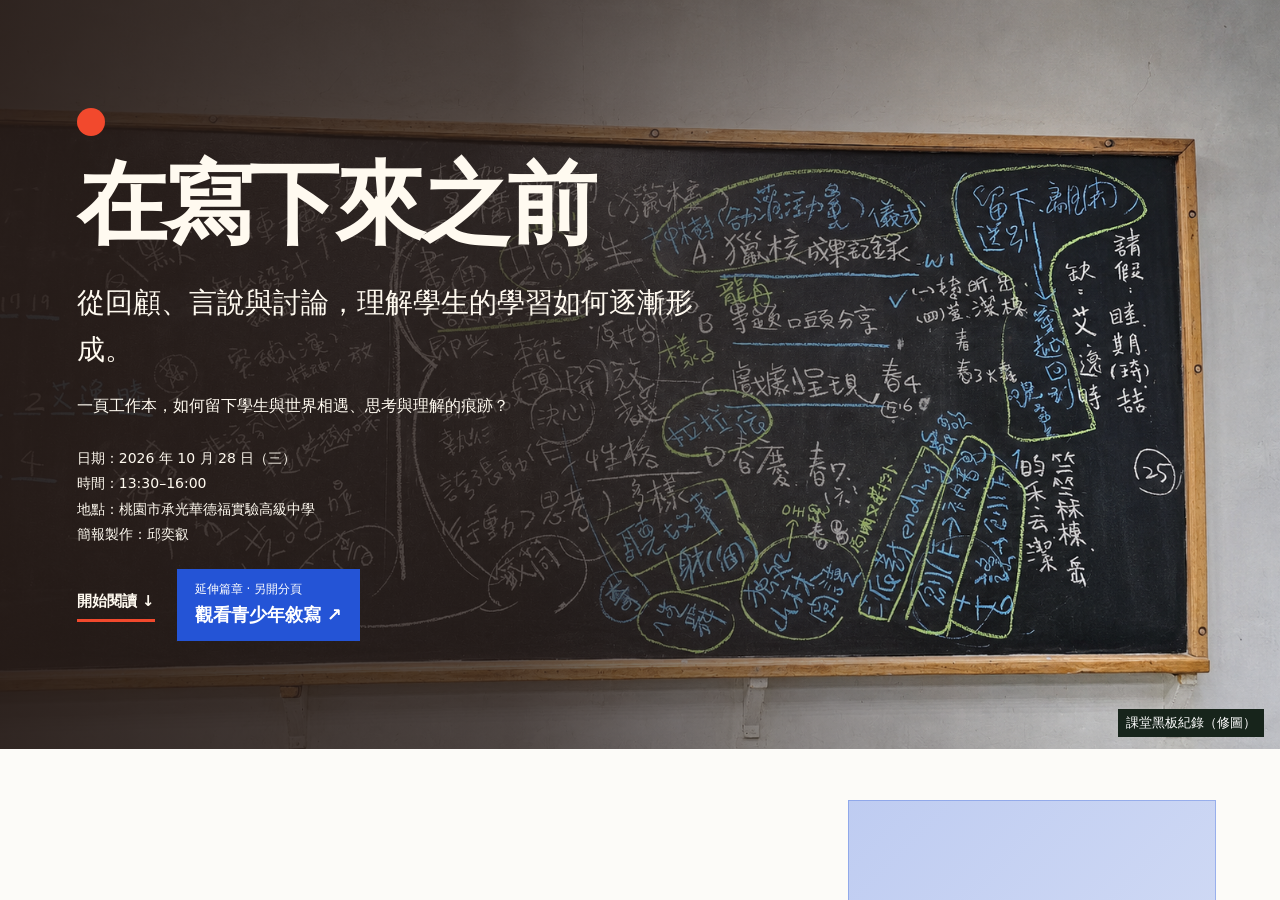
==== index.html @ ece03173 "Publish approved Before Writing website 2026.11.18.1" ====
<!doctype html>
<html lang="zh-Hant"><head><meta charset="utf-8"><meta name="viewport" content="width=device-width, initial-scale=1"><meta http-equiv="refresh" content="0;url=site/before-writing-comparison/f.html"><title>在寫下來之前</title><meta name="release-version" content="2026.11.18.1"><meta name="release-date" content="2026-11-18"></head><body><p><a href="site/before-writing-comparison/f.html">閱讀《在寫下來之前》</a></p></body></html>
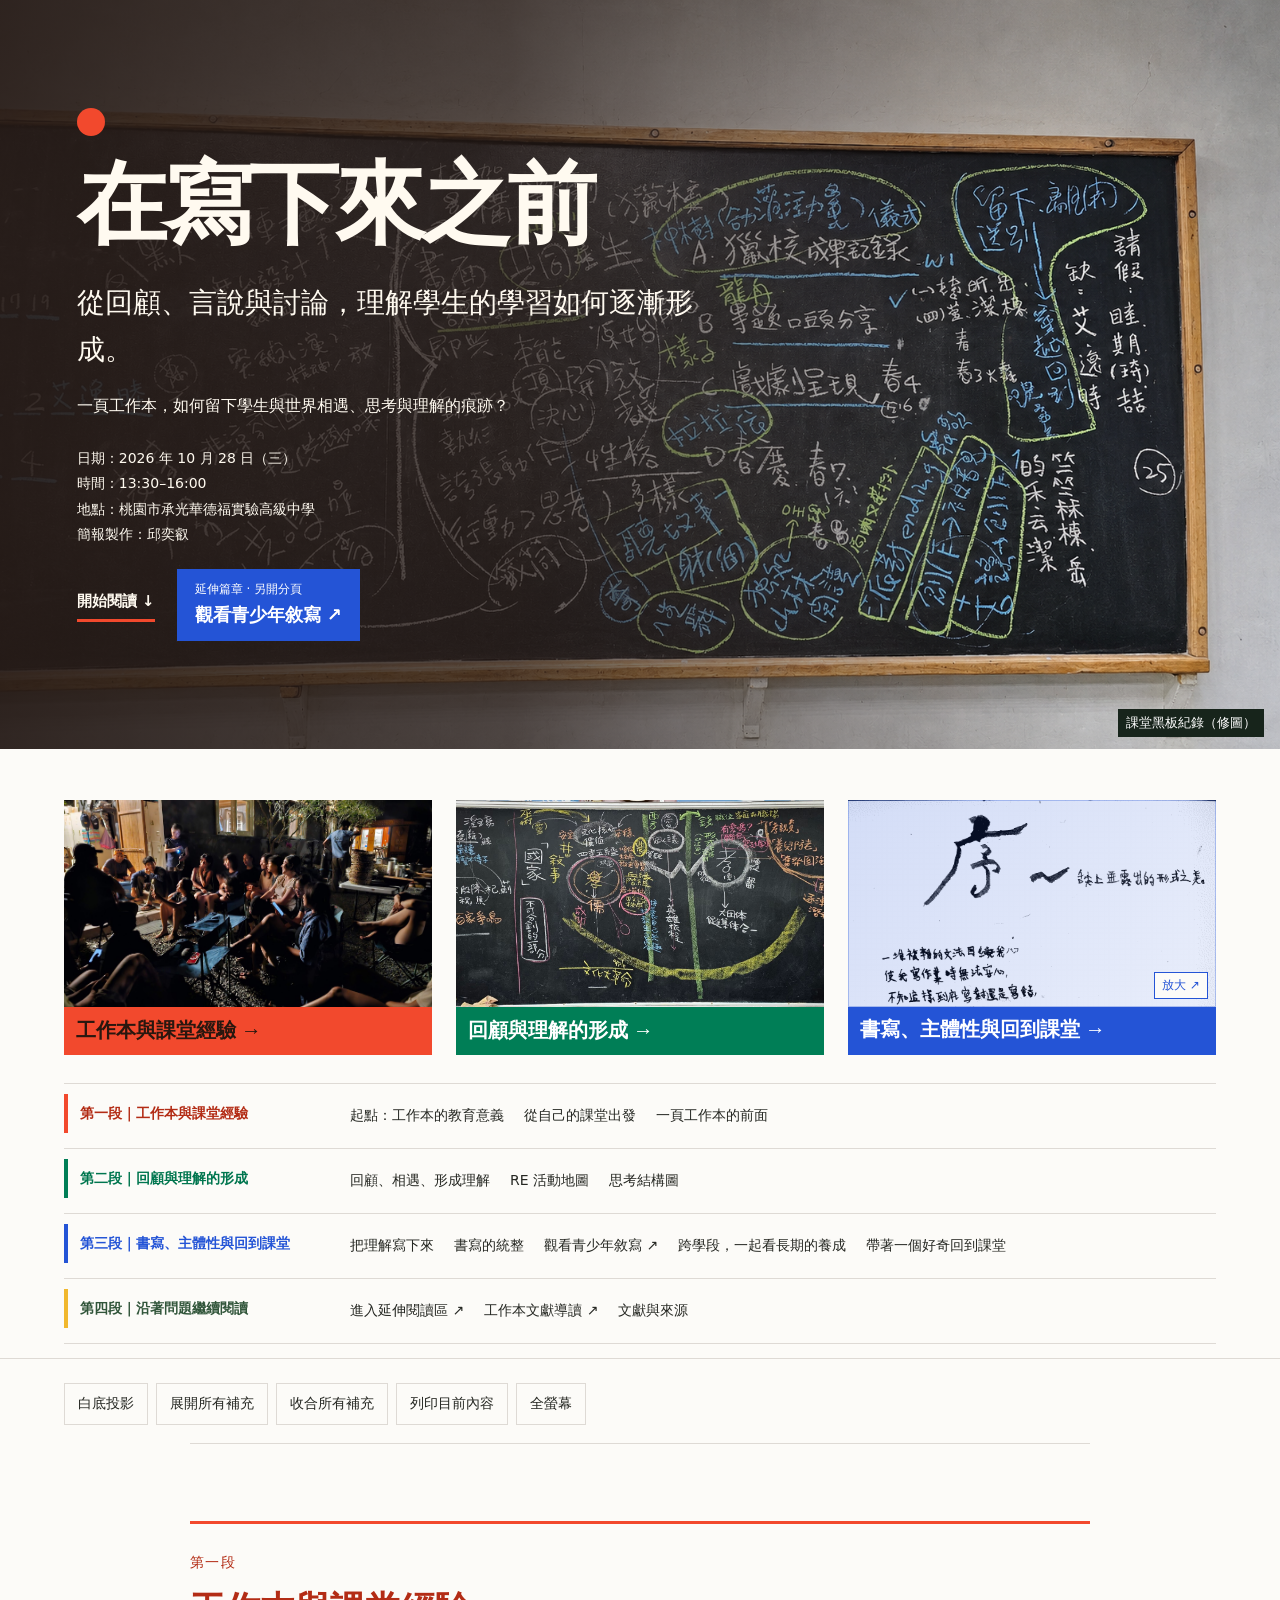
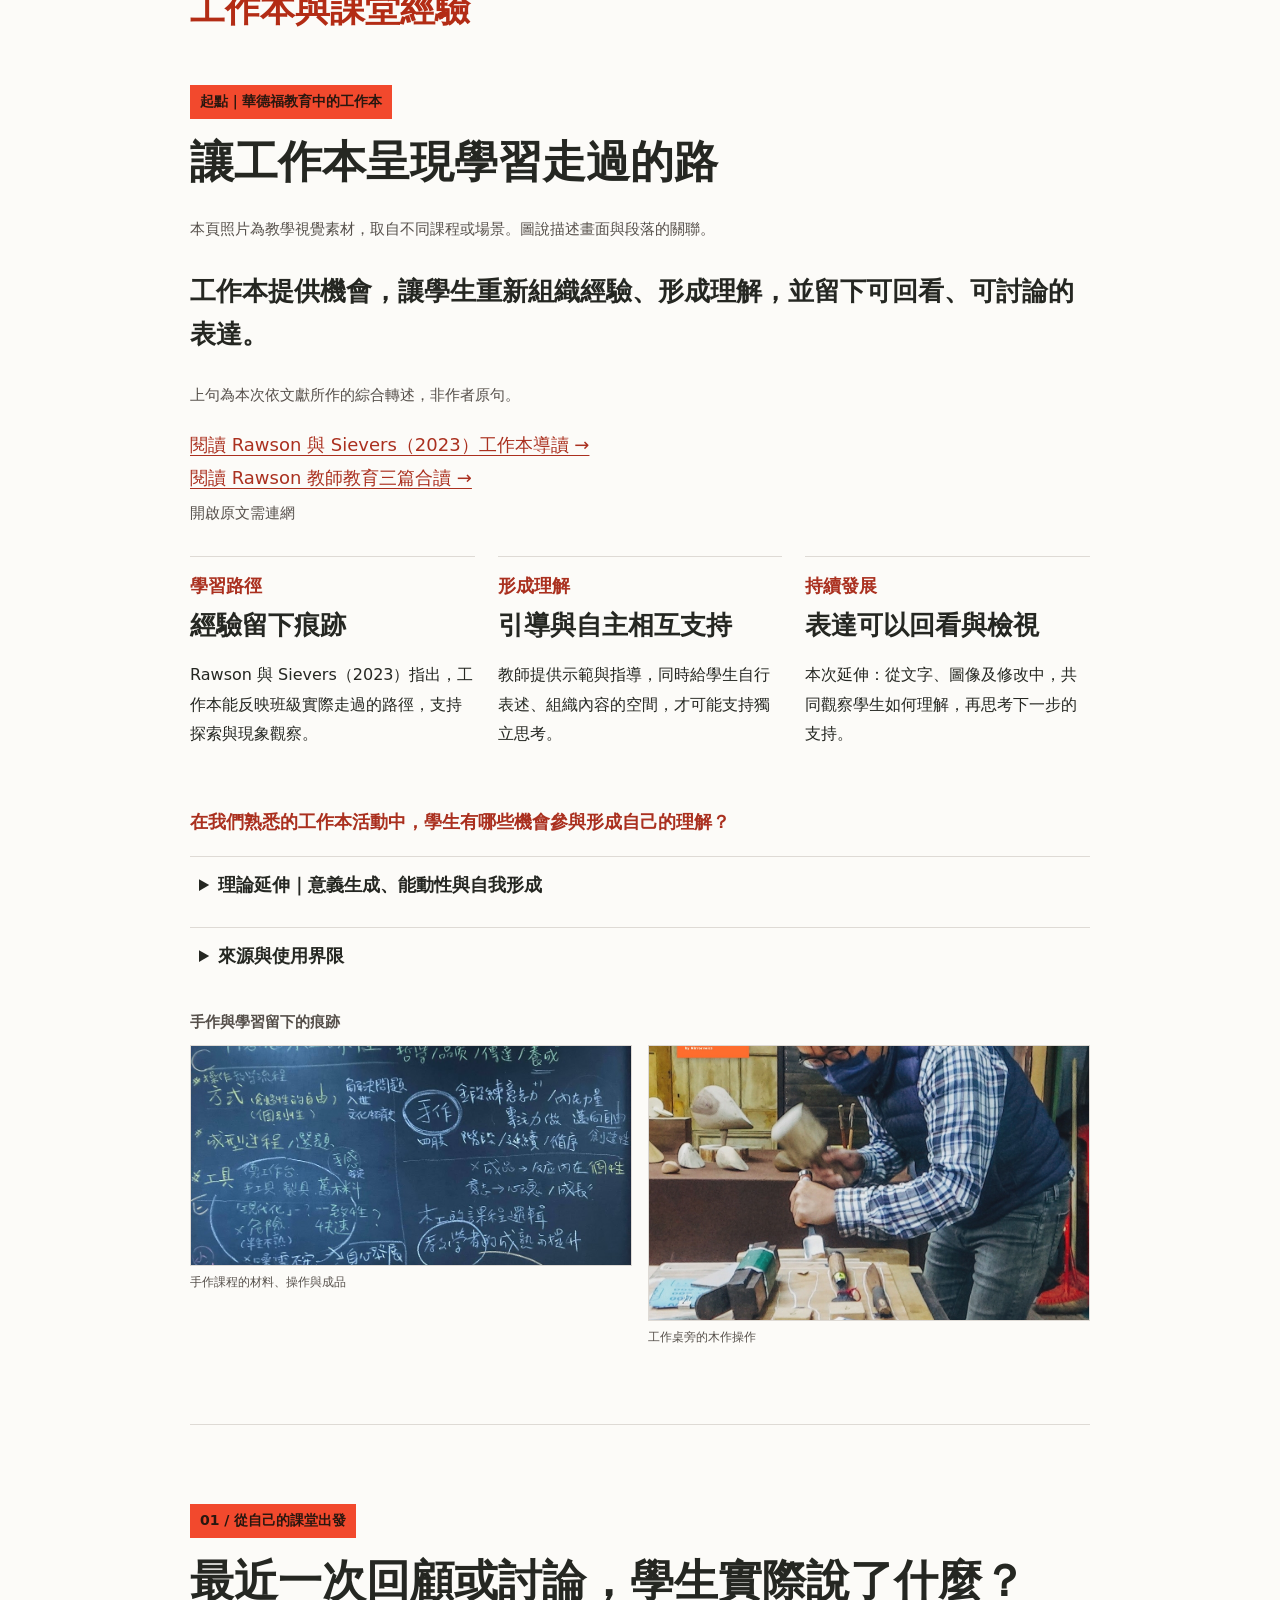
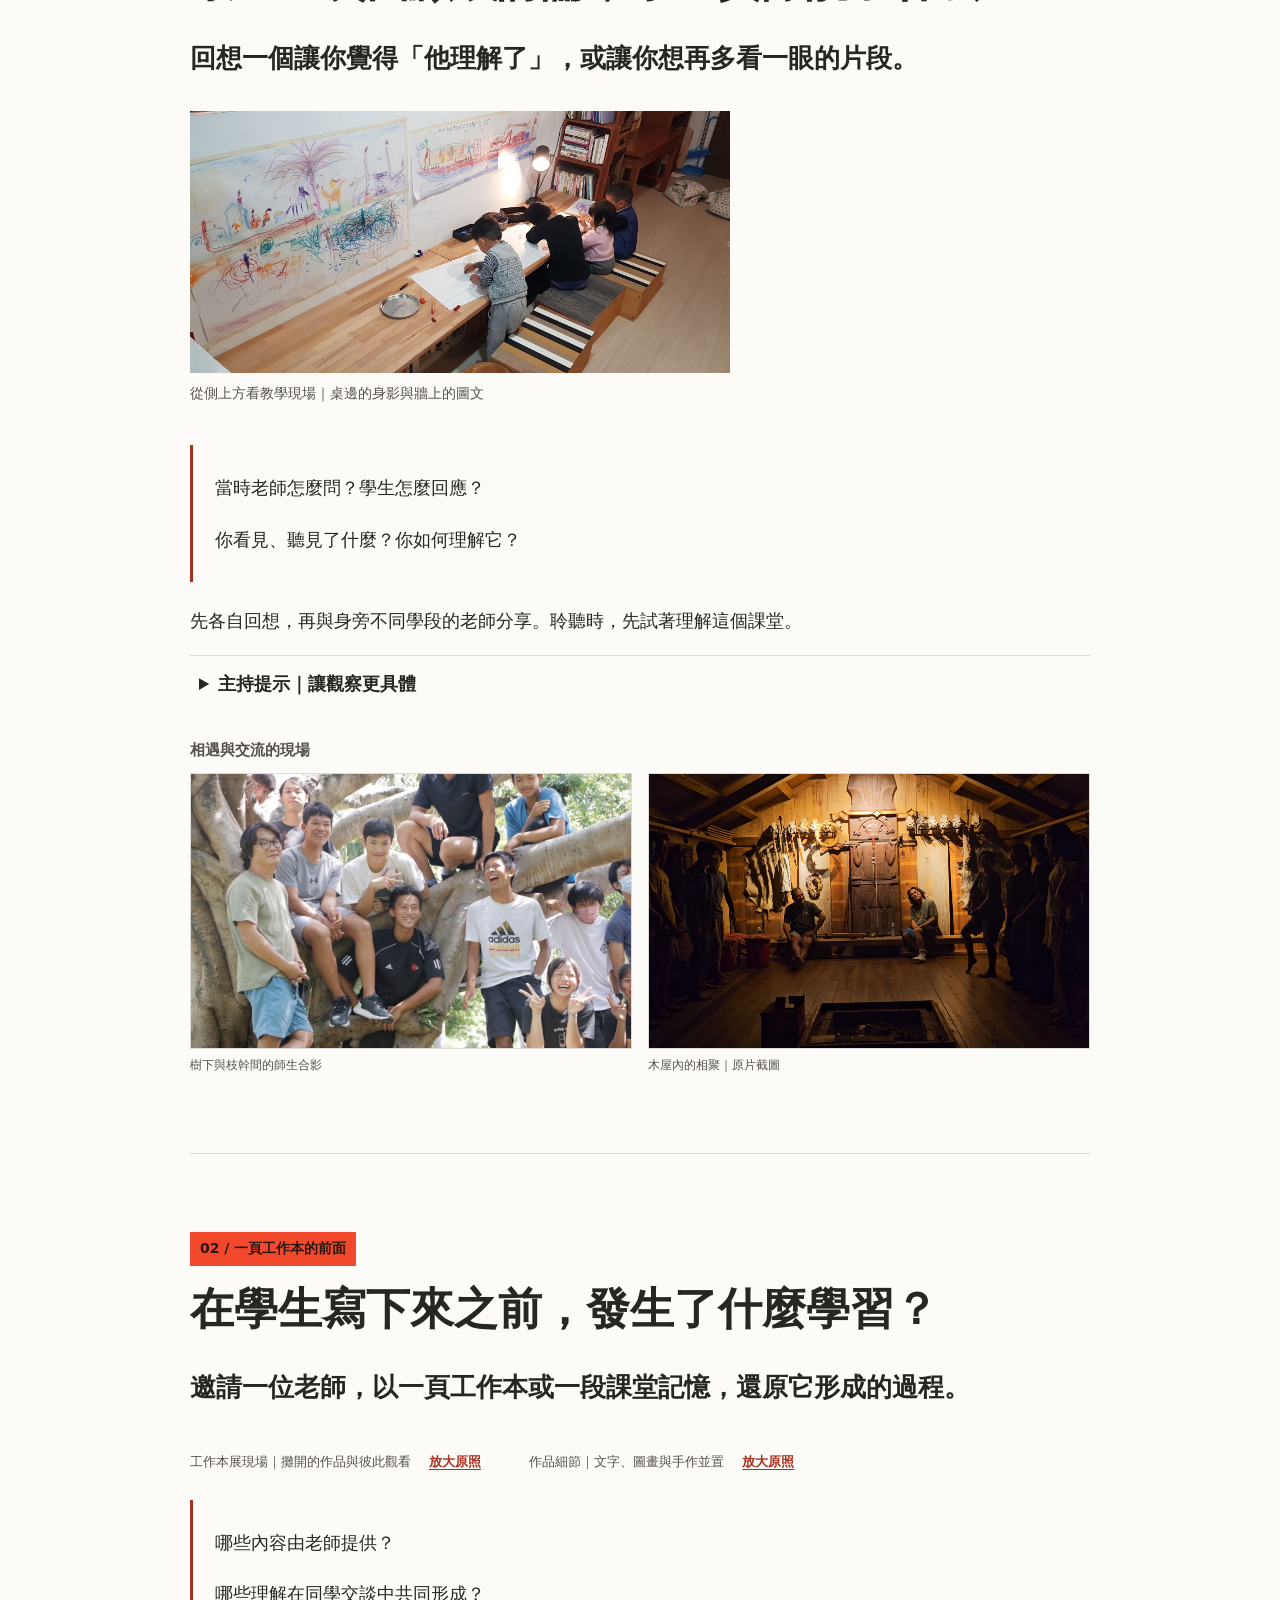
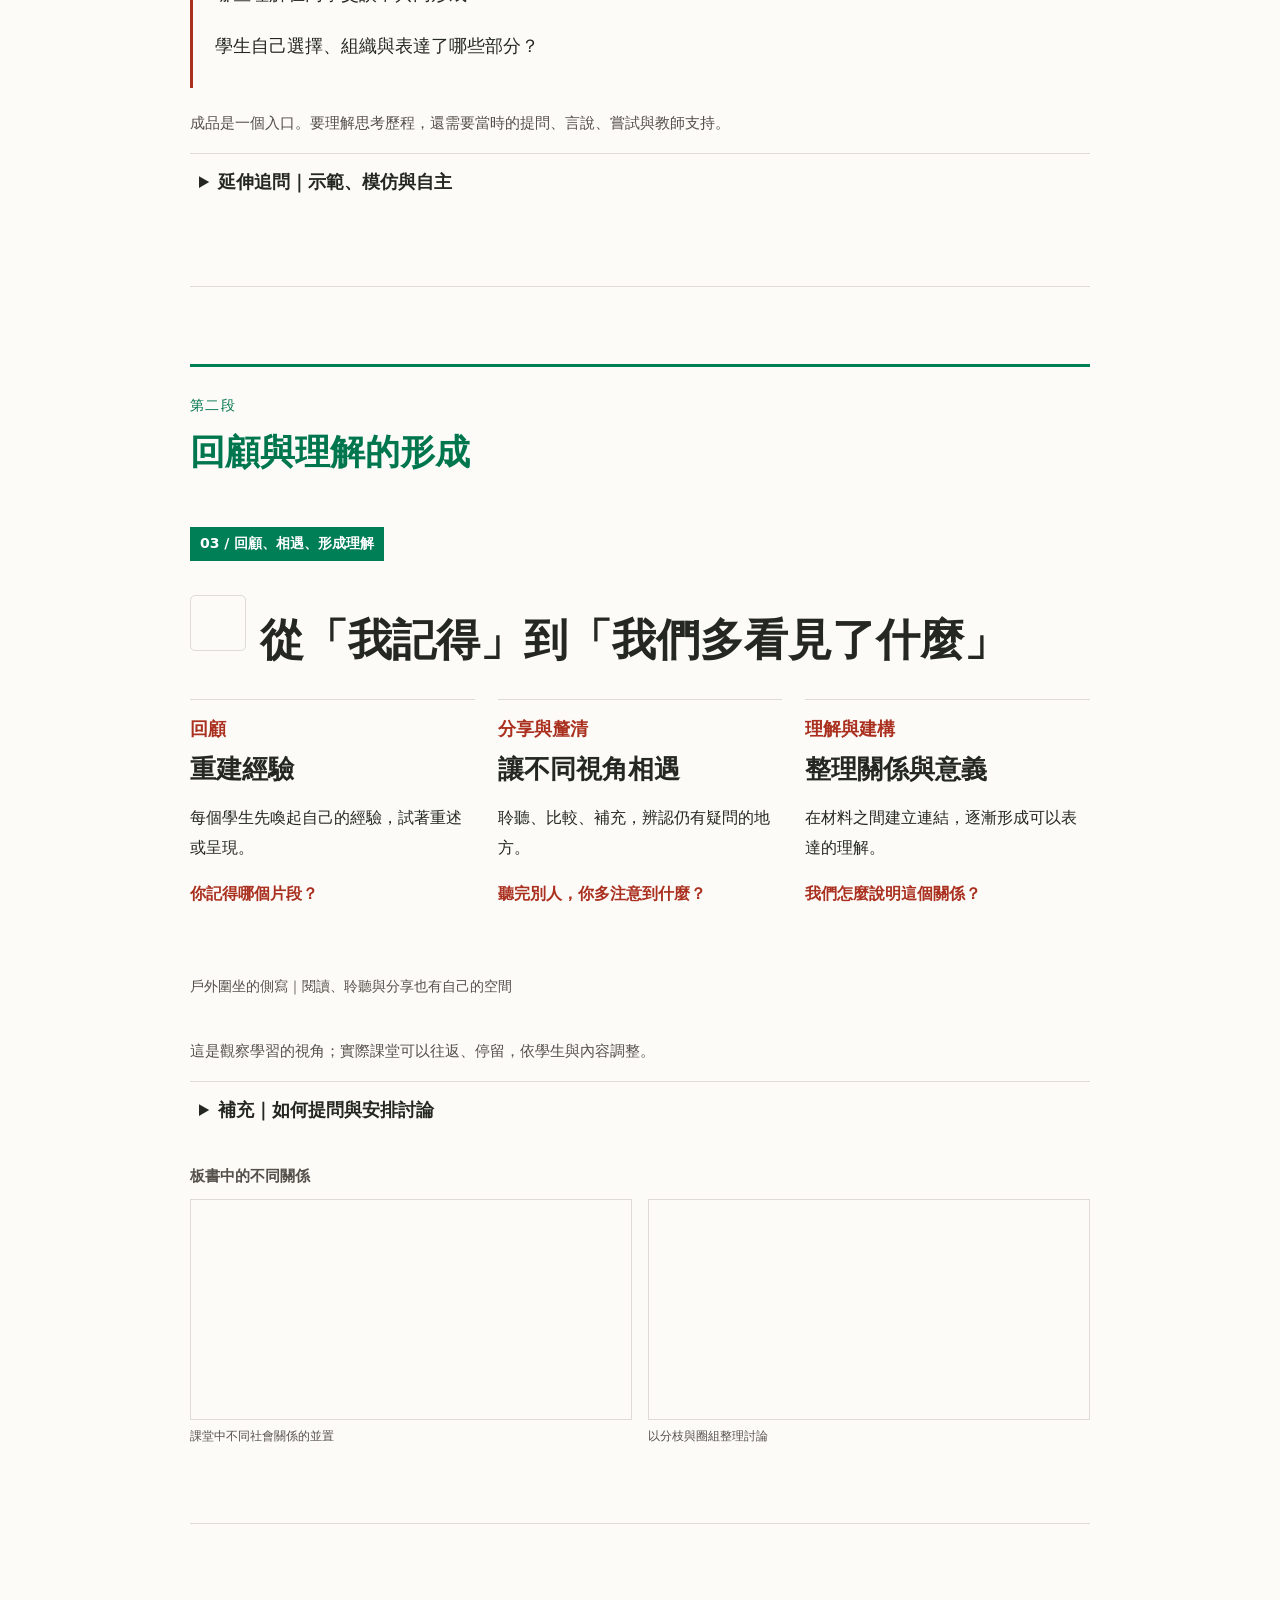
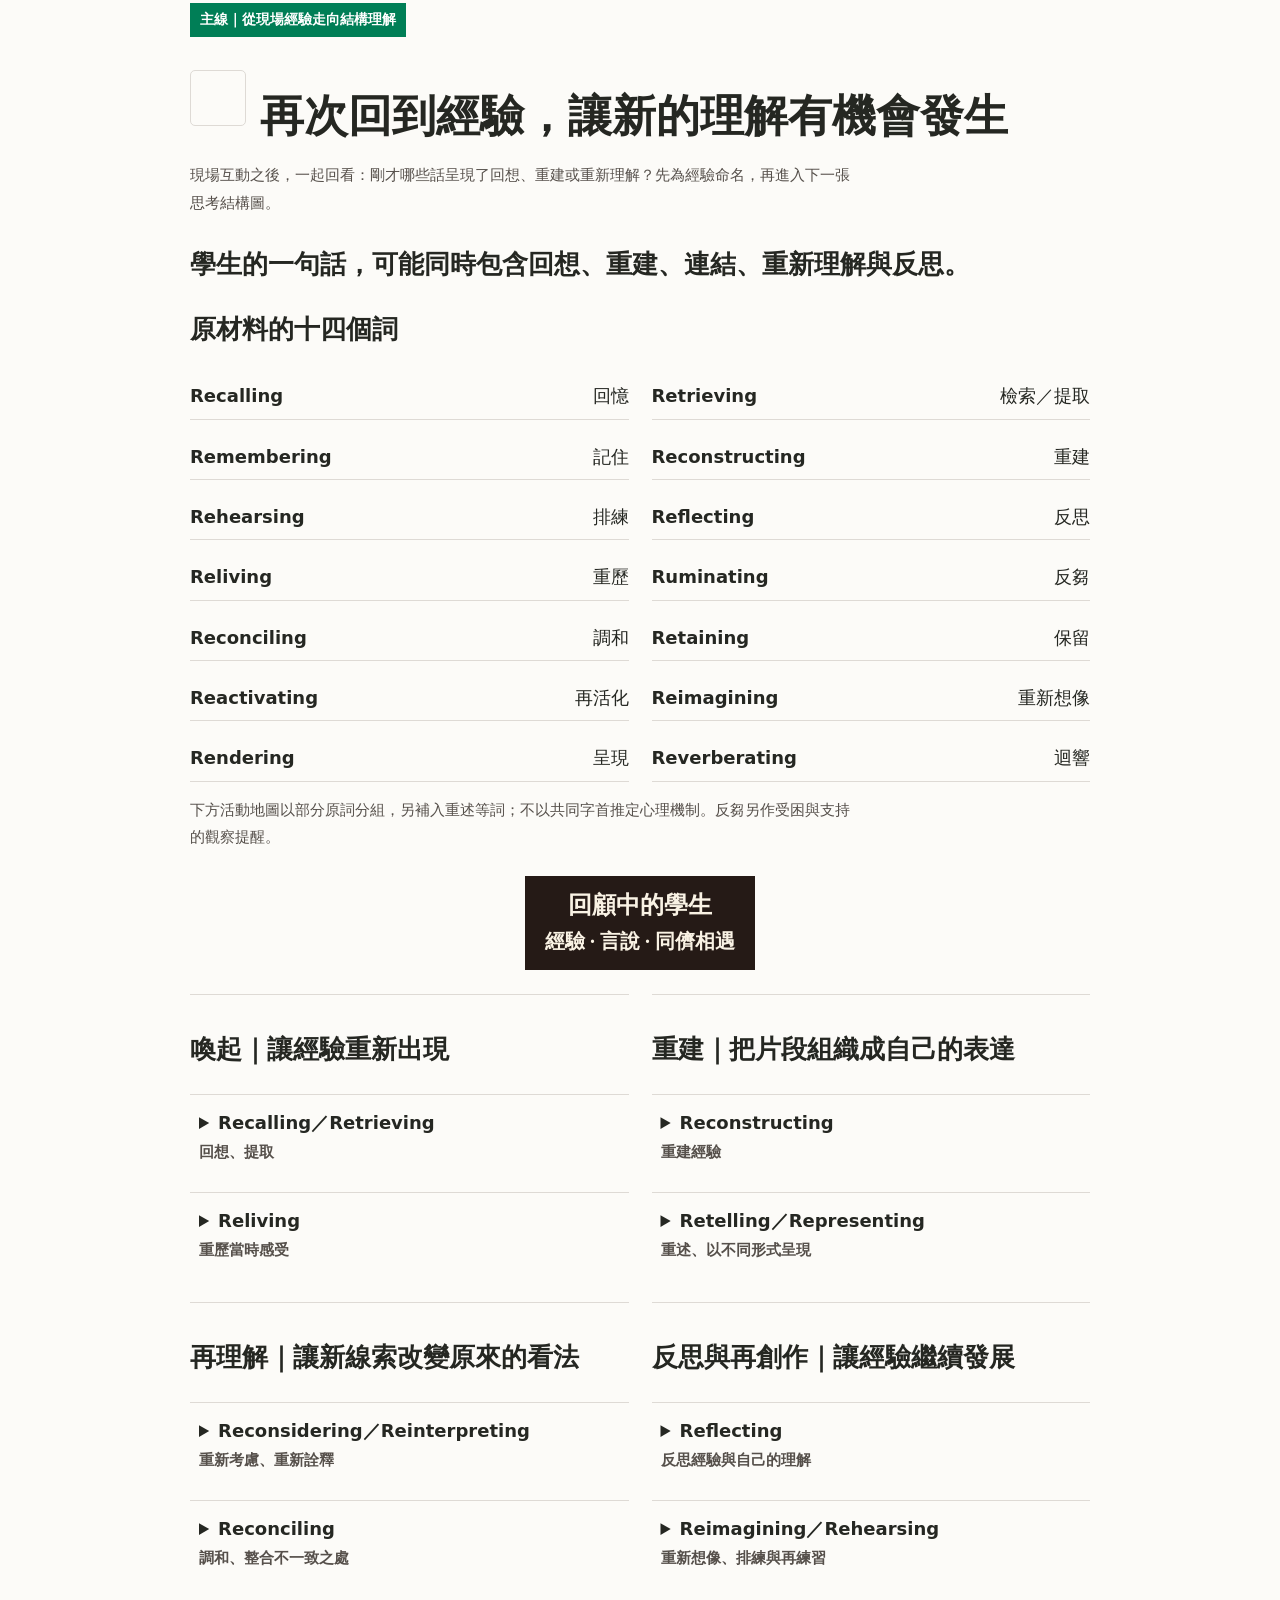
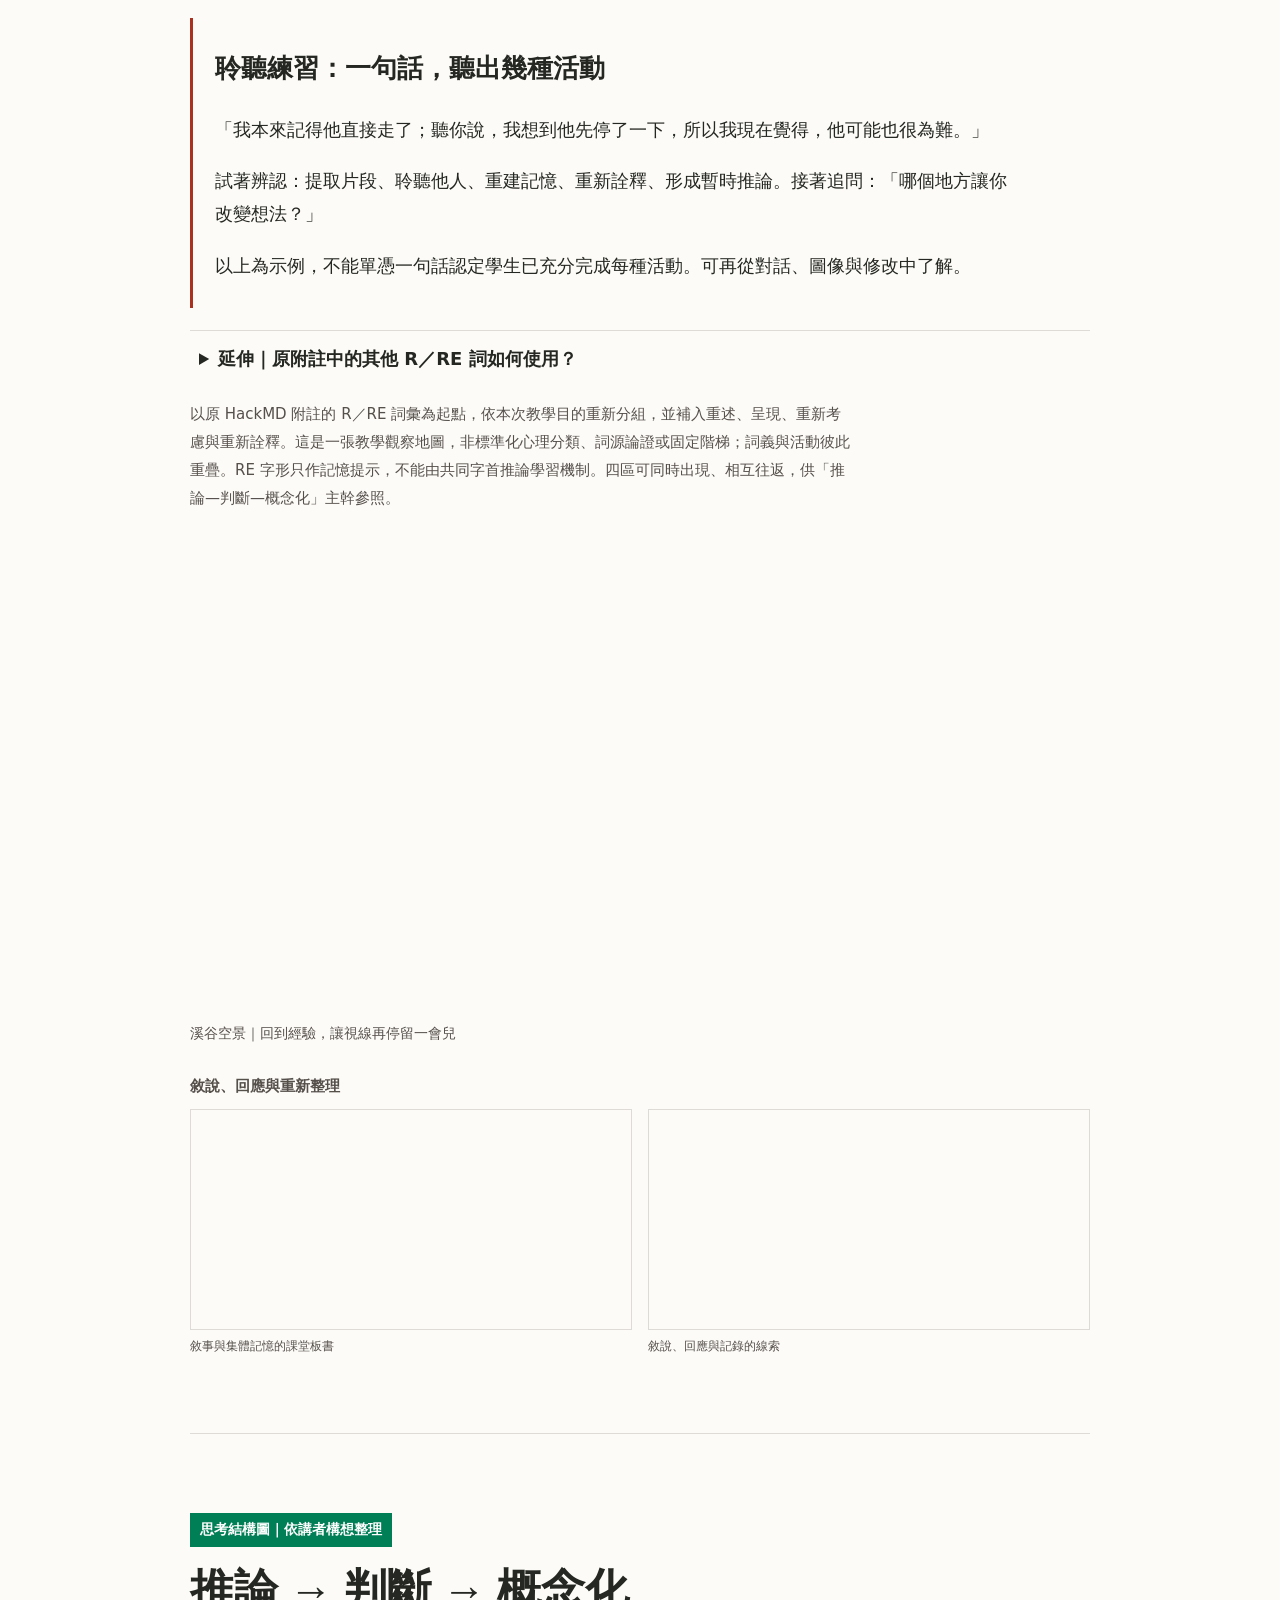
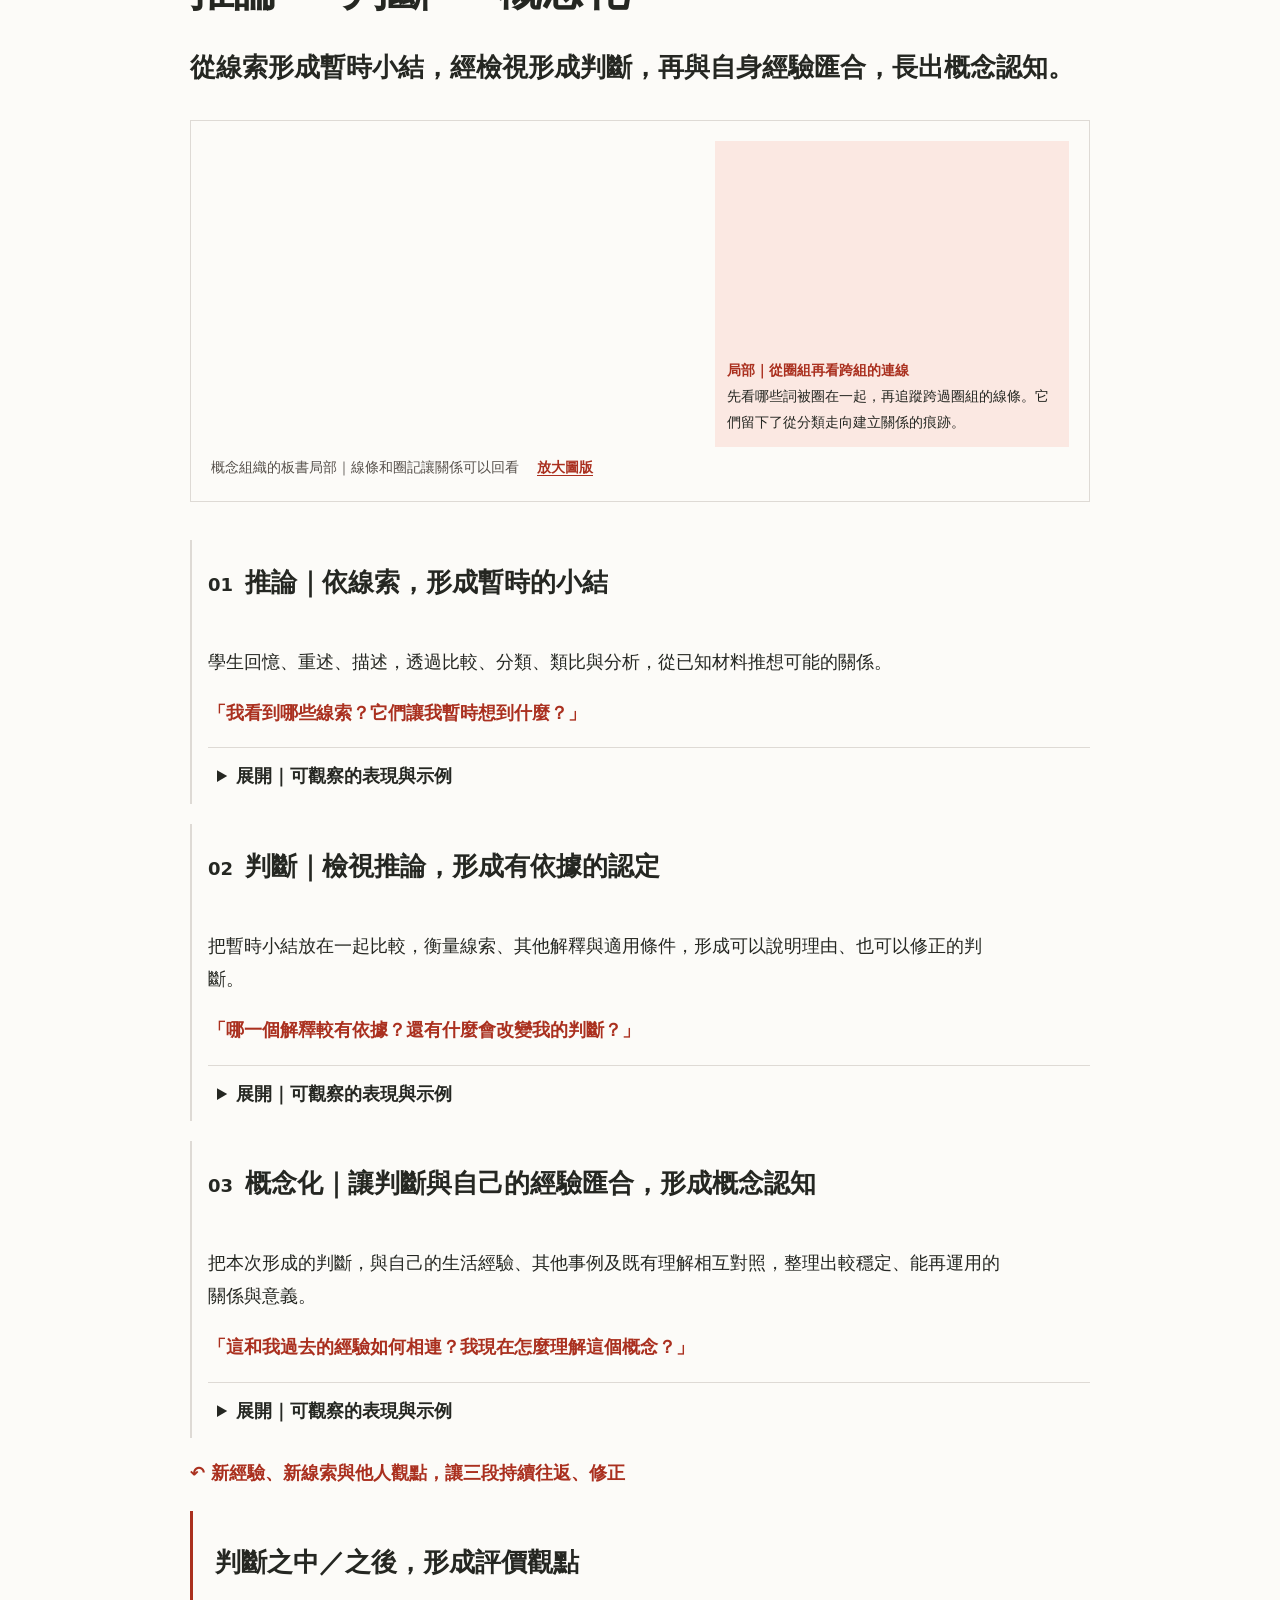
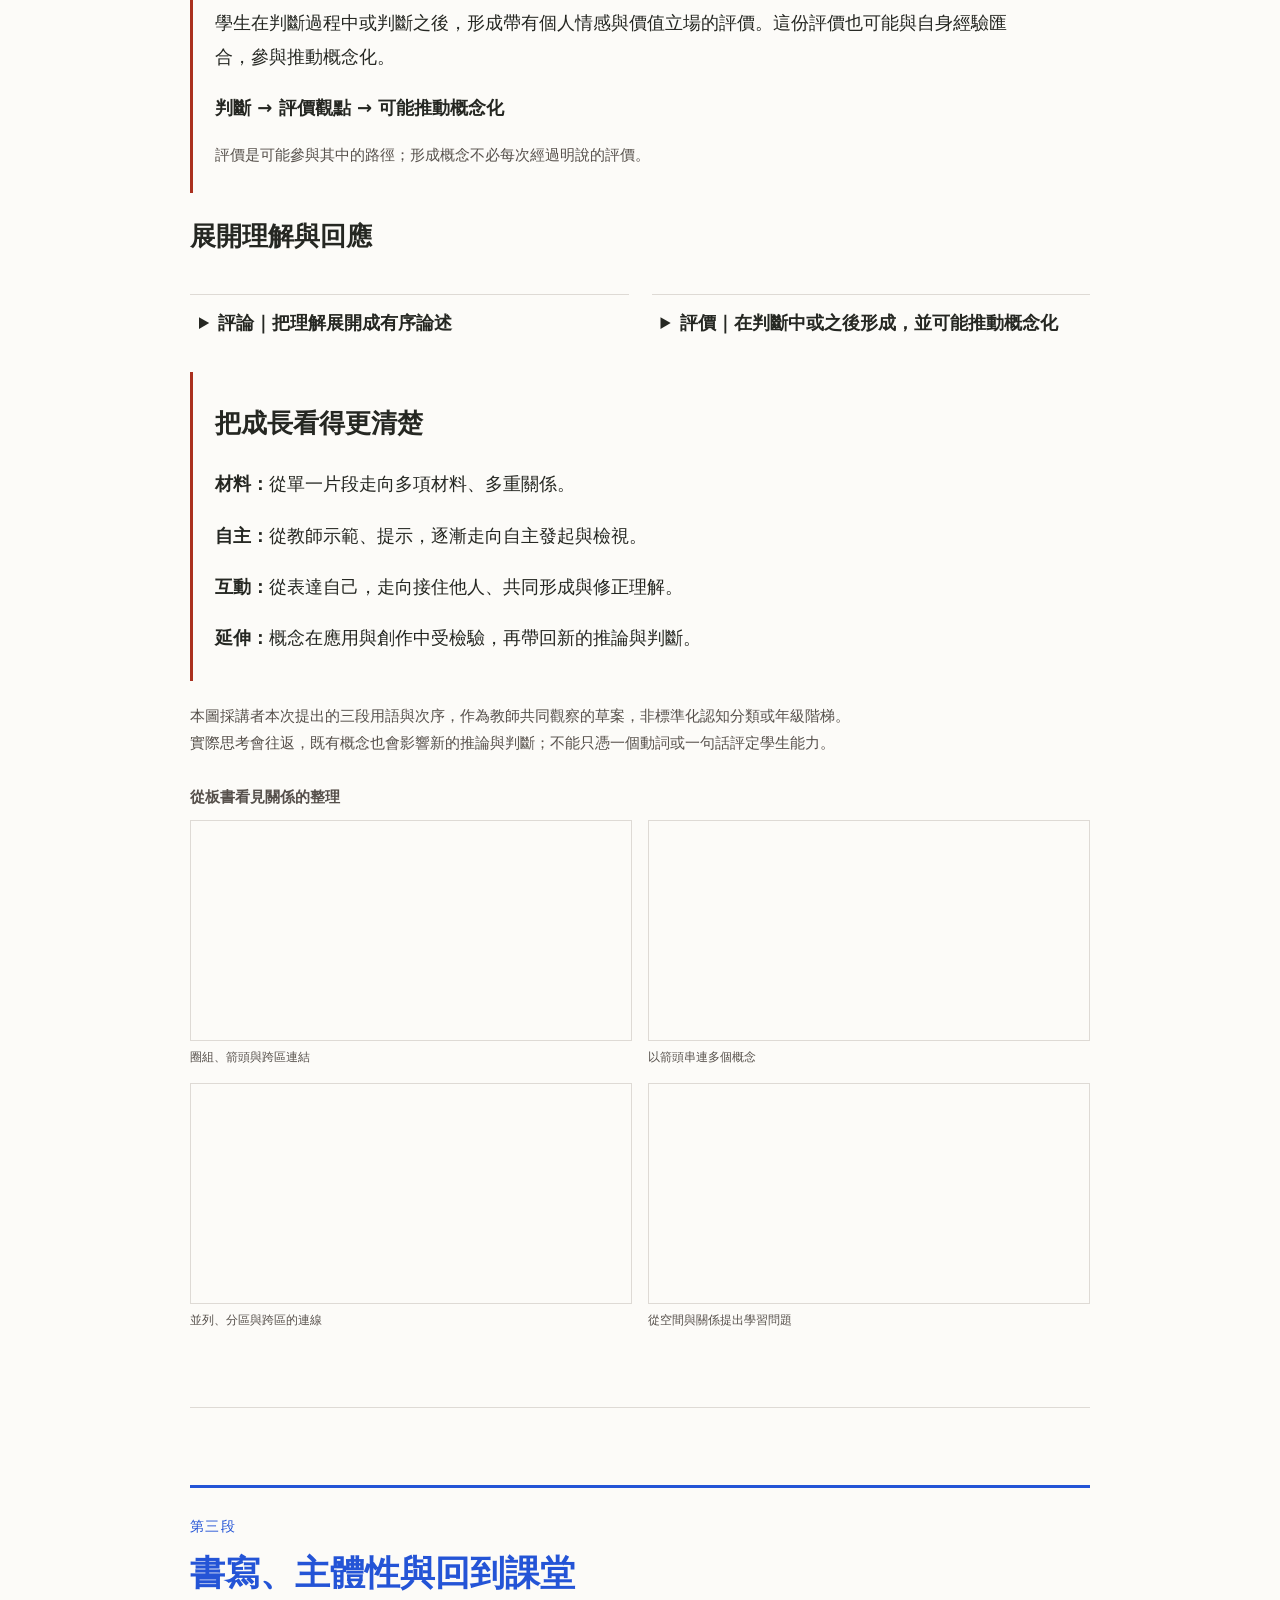
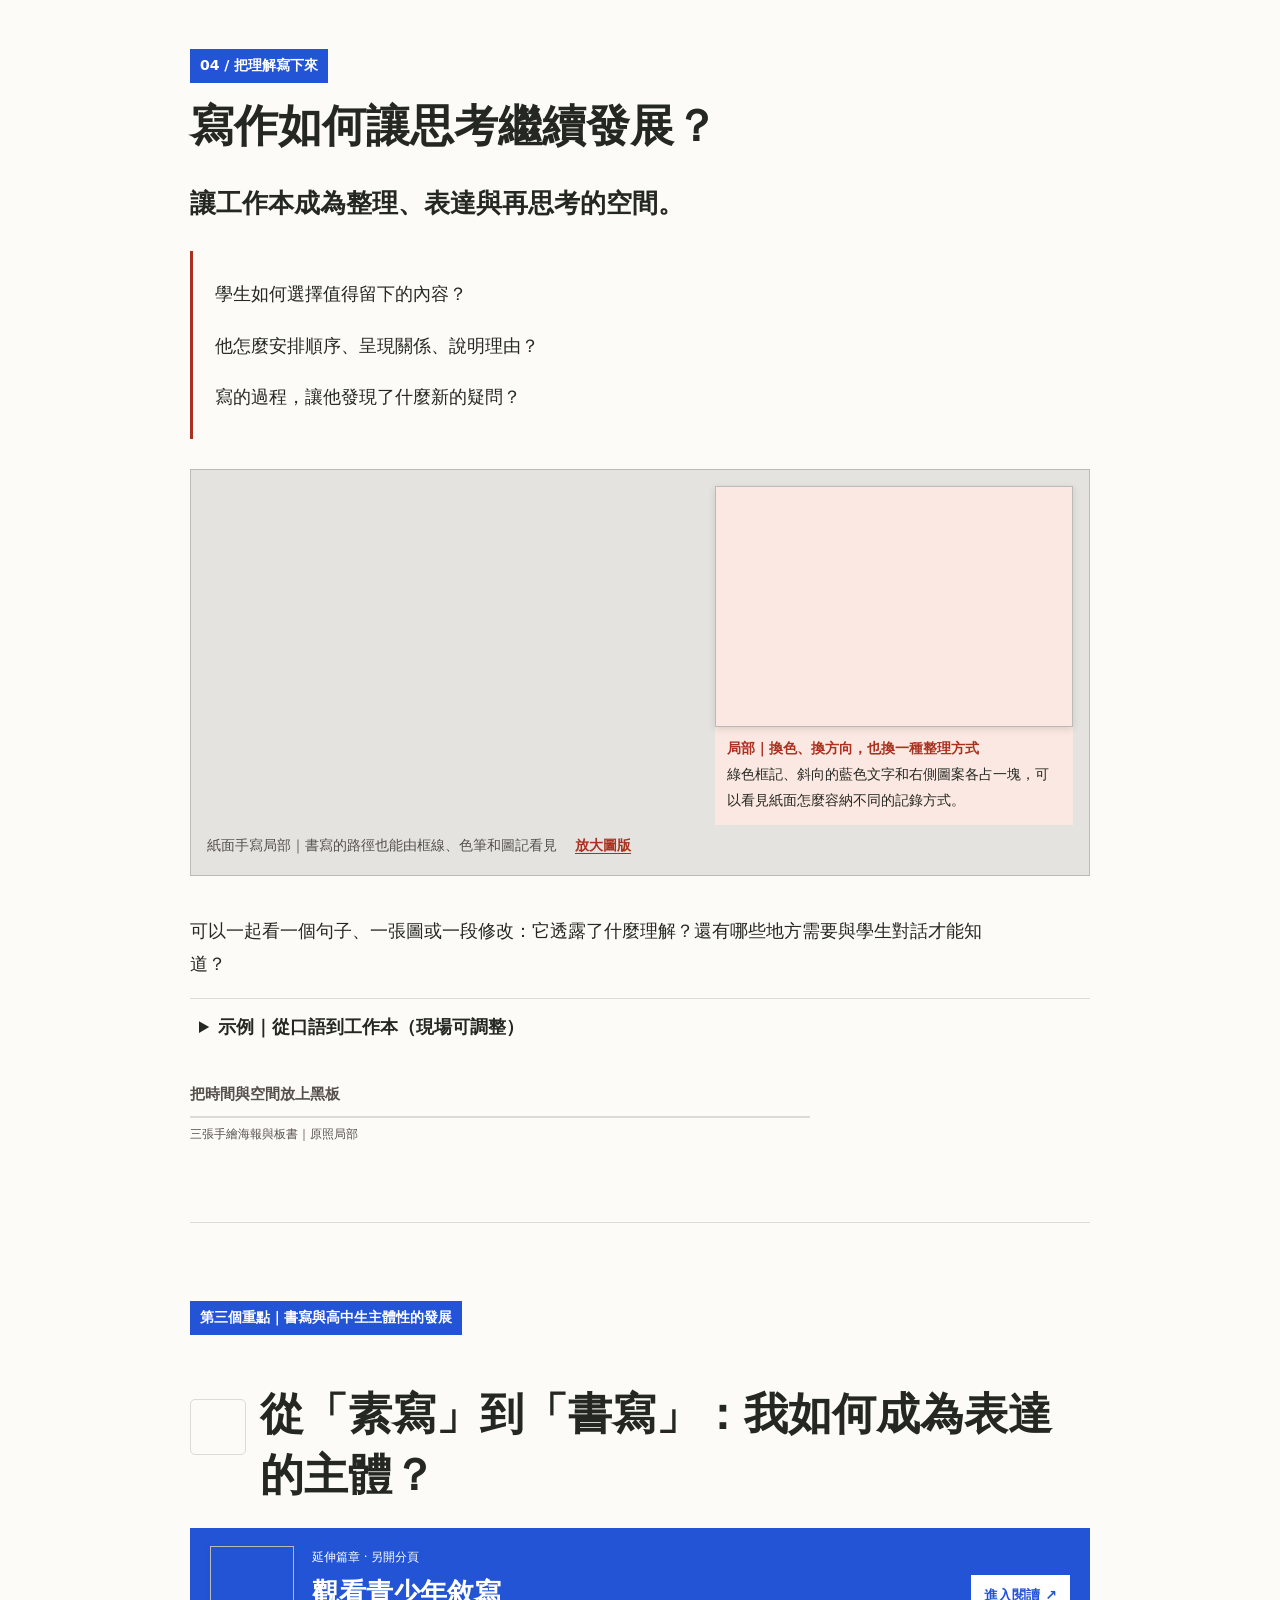
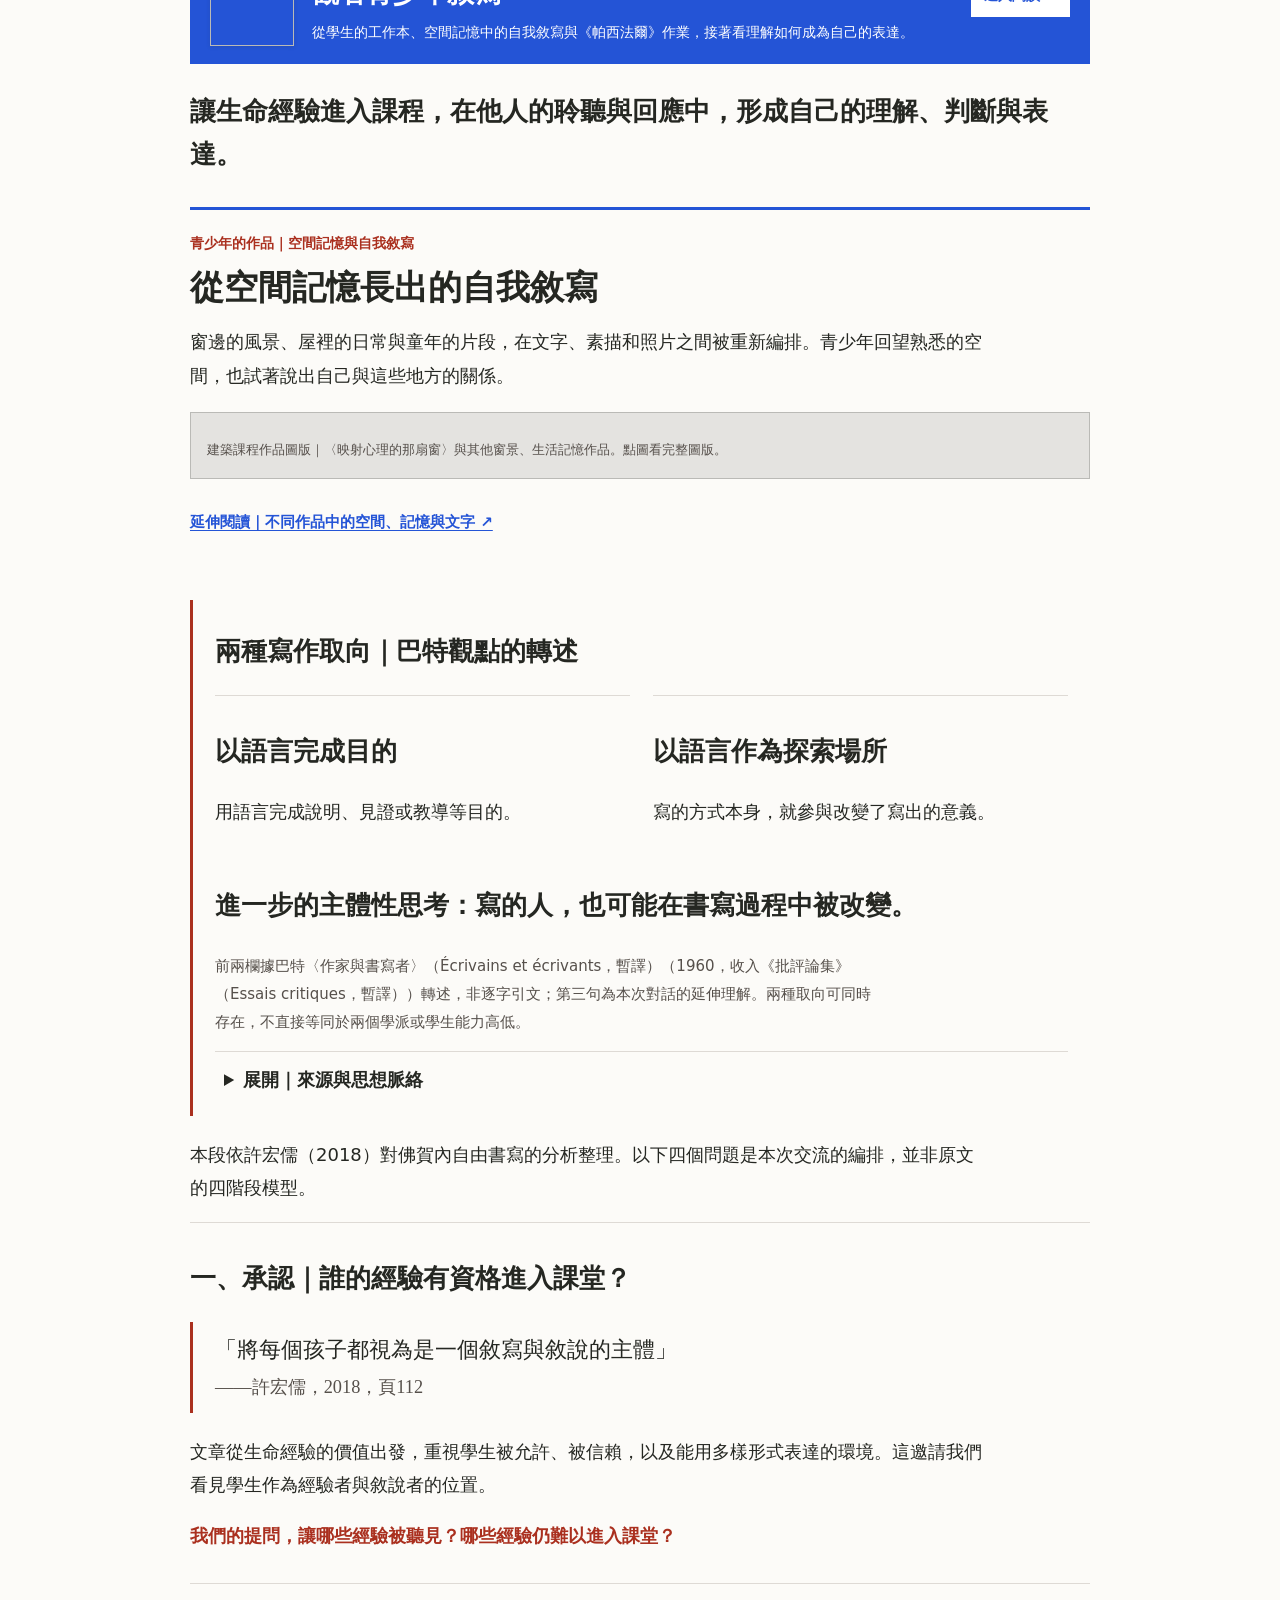
==== commit 71354bb5: "Publish dialogic reflection essay 2026.11.26.2" ====
--- a/index.html
+++ b/index.html
@@ -1,2 +1,2 @@
 <!doctype html>
-<html lang="zh-Hant"><head><meta charset="utf-8"><meta name="viewport" content="width=device-width, initial-scale=1"><meta http-equiv="refresh" content="0;url=site/before-writing-comparison/f.html"><title>在寫下來之前</title><meta name="release-version" content="2026.11.18.1"><meta name="release-date" content="2026-11-18"></head><body><p><a href="site/before-writing-comparison/f.html">閱讀《在寫下來之前》</a></p></body></html>+<html lang="zh-Hant"><head><meta charset="utf-8"><meta name="viewport" content="width=device-width, initial-scale=1"><meta http-equiv="refresh" content="0;url=site/before-writing-comparison/f.html"><title>在寫下來之前</title><meta name="release-version" content="2026.11.26.2"><meta name="release-date" content="2026-11-26"></head><body><p><a href="site/before-writing-comparison/f.html">閱讀《在寫下來之前》</a></p></body></html>
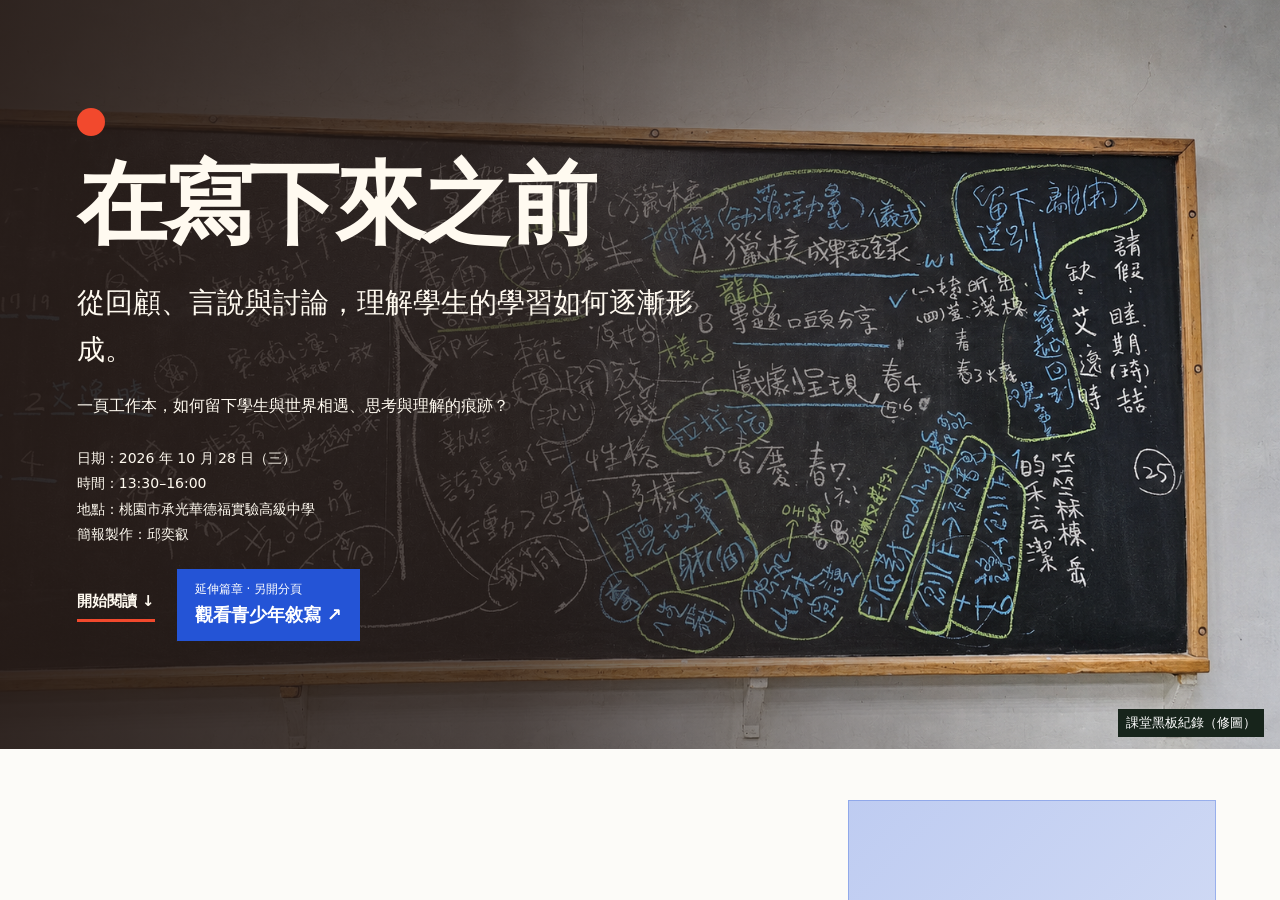
==== commit f2dcd1de: "Publish transactional reflection essay 2026.11.26.3" ====
--- a/index.html
+++ b/index.html
@@ -1,2 +1,2 @@
 <!doctype html>
-<html lang="zh-Hant"><head><meta charset="utf-8"><meta name="viewport" content="width=device-width, initial-scale=1"><meta http-equiv="refresh" content="0;url=site/before-writing-comparison/f.html"><title>在寫下來之前</title><meta name="release-version" content="2026.11.26.2"><meta name="release-date" content="2026-11-26"></head><body><p><a href="site/before-writing-comparison/f.html">閱讀《在寫下來之前》</a></p></body></html>+<html lang="zh-Hant"><head><meta charset="utf-8"><meta name="viewport" content="width=device-width, initial-scale=1"><meta http-equiv="refresh" content="0;url=site/before-writing-comparison/f.html"><title>在寫下來之前</title><meta name="release-version" content="2026.11.26.3"><meta name="release-date" content="2026-11-26"></head><body><p><a href="site/before-writing-comparison/f.html">閱讀《在寫下來之前》</a></p></body></html>
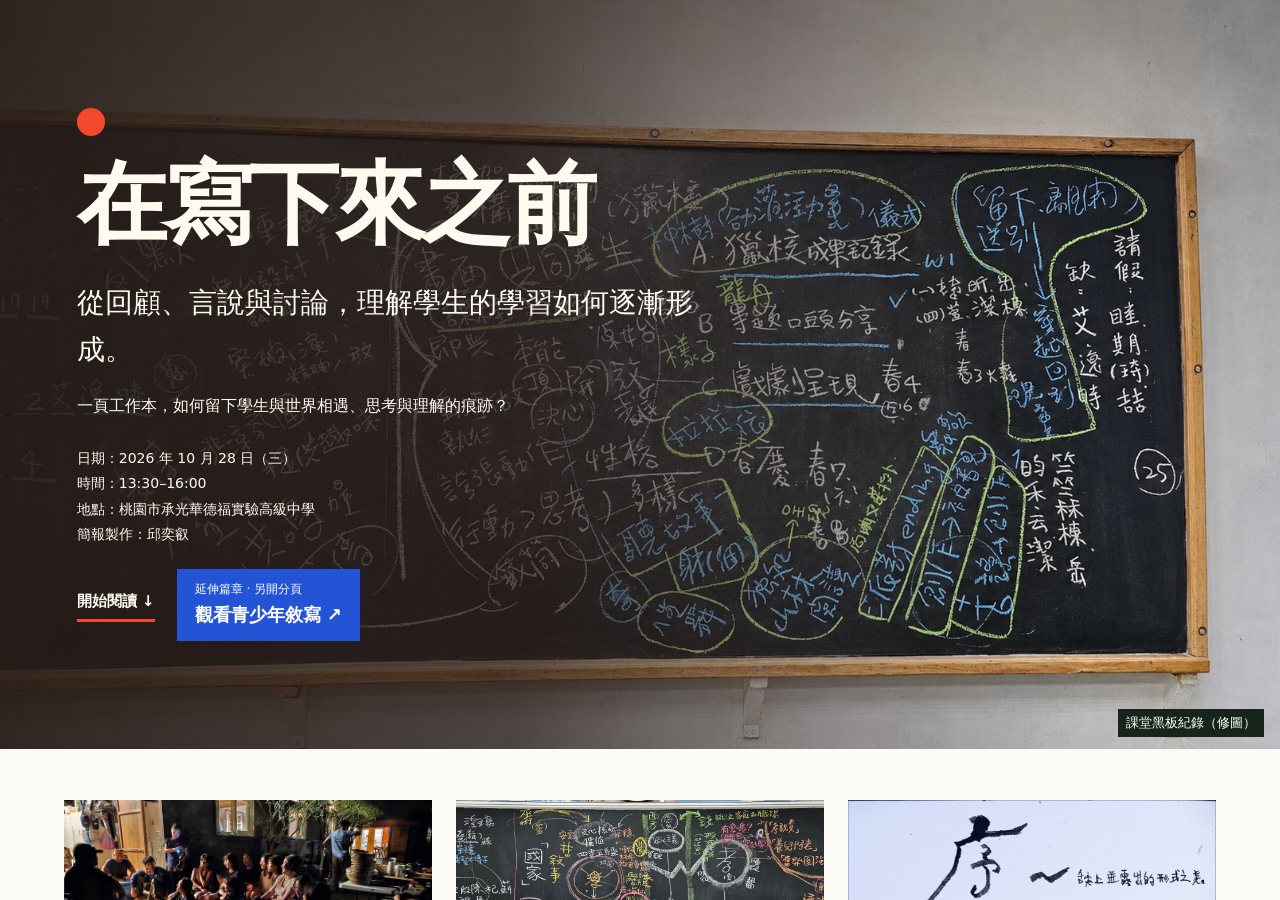
==== commit f983076f: "Publish narrative writing essay 2026.11.26.4" ====
--- a/index.html
+++ b/index.html
@@ -1,2 +1,2 @@
 <!doctype html>
-<html lang="zh-Hant"><head><meta charset="utf-8"><meta name="viewport" content="width=device-width, initial-scale=1"><meta http-equiv="refresh" content="0;url=site/before-writing-comparison/f.html"><title>在寫下來之前</title><meta name="release-version" content="2026.11.26.3"><meta name="release-date" content="2026-11-26"></head><body><p><a href="site/before-writing-comparison/f.html">閱讀《在寫下來之前》</a></p></body></html>+<html lang="zh-Hant"><head><meta charset="utf-8"><meta name="viewport" content="width=device-width, initial-scale=1"><meta http-equiv="refresh" content="0;url=site/before-writing-comparison/f.html"><title>在寫下來之前</title><meta name="release-version" content="2026.11.26.4"><meta name="release-date" content="2026-11-26"></head><body><p><a href="site/before-writing-comparison/f.html">閱讀《在寫下來之前》</a></p></body></html>
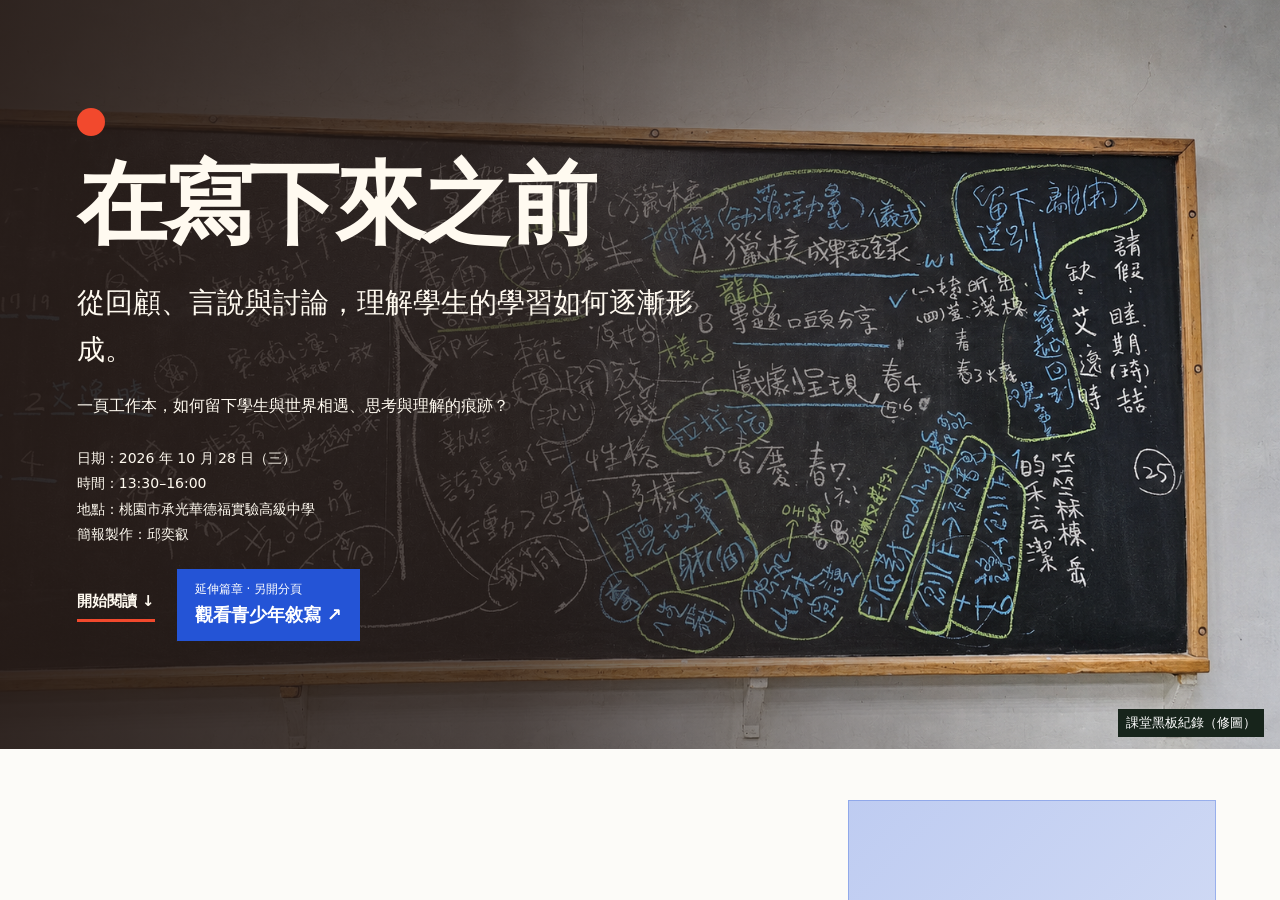
==== commit 0a3730e9: "Publish youth workbook guides 2026.11.26.5" ====
--- a/index.html
+++ b/index.html
@@ -1,2 +1,2 @@
 <!doctype html>
-<html lang="zh-Hant"><head><meta charset="utf-8"><meta name="viewport" content="width=device-width, initial-scale=1"><meta http-equiv="refresh" content="0;url=site/before-writing-comparison/f.html"><title>在寫下來之前</title><meta name="release-version" content="2026.11.26.4"><meta name="release-date" content="2026-11-26"></head><body><p><a href="site/before-writing-comparison/f.html">閱讀《在寫下來之前》</a></p></body></html>+<html lang="zh-Hant"><head><meta charset="utf-8"><meta name="viewport" content="width=device-width, initial-scale=1"><meta http-equiv="refresh" content="0;url=site/before-writing-comparison/f.html"><title>在寫下來之前</title><meta name="release-version" content="2026.11.26.5"><meta name="release-date" content="2026-11-26"></head><body><p><a href="site/before-writing-comparison/f.html">閱讀《在寫下來之前》</a></p></body></html>
